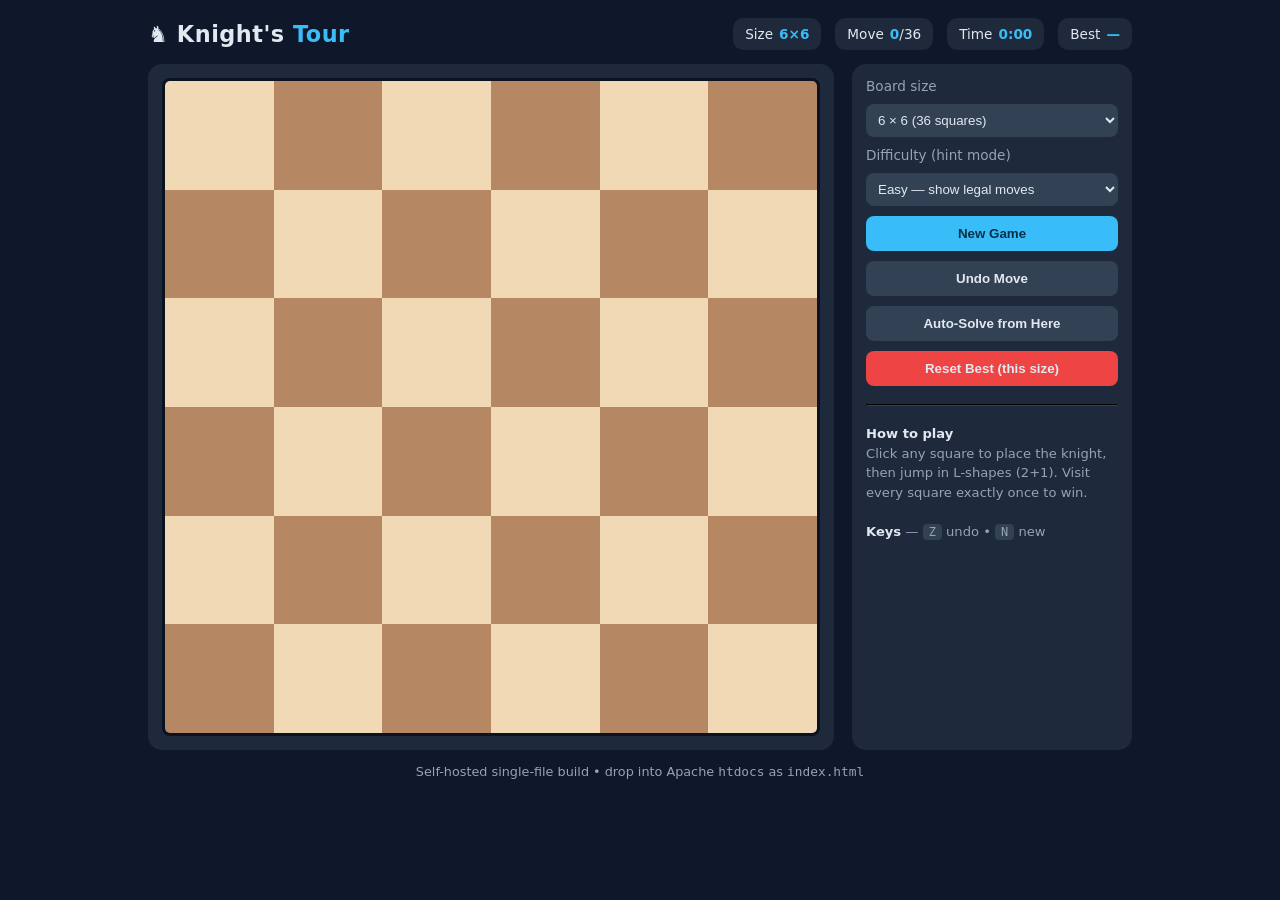
==== index.html @ eba708e3 "split monolithic HTML into index.html, style.css, app.js" ====
<!doctype html>
<html lang="en">
<head>
<meta charset="utf-8" />
<meta name="viewport" content="width=device-width,initial-scale=1" />
<title>Knight's Tour</title>
<link rel="stylesheet" href="style.css" />
</head>
<body>
<div class="wrap">
  <header>
    <h1>♞ Knight's <span>Tour</span></h1>
    <div class="stats">
      <div class="stat">Size<b id="sizeLbl">6×6</b></div>
      <div class="stat">Move<b id="moveNum">0</b>/<span id="totalLbl">36</span></div>
      <div class="stat">Time<b id="timer">0:00</b></div>
      <div class="stat">Best<b id="best">—</b></div>
    </div>
  </header>

  <main>
    <div class="boardWrap">
      <div id="board" class="board" aria-label="Chess board"></div>
    </div>
    <aside>
      <label for="size">Board size</label>
      <select id="size">
        <option value="5">5 × 5  (25 squares)</option>
        <option value="6" selected>6 × 6  (36 squares)</option>
        <option value="7">7 × 7  (49 squares)</option>
        <option value="8">8 × 8  (64 squares)</option>
        <option value="9">9 × 9  (81 squares)</option>
        <option value="10">10 × 10 (100 squares)</option>
        <option value="10">11 × 11 (121 squares)</option>
        <option value="10">12 × 12 (144 squares)</option>
      </select>

      <label for="mode">Difficulty (hint mode)</label>
      <select id="mode">
        <option value="hints">Easy — show legal moves</option>
        <option value="warnsdorff">Medium — Warnsdorff order</option>
        <option value="none">Hard — no hints</option>
      </select>

      <button id="newBtn" class="primary">New Game</button>
      <button id="undoBtn">Undo Move</button>
      <button id="solveBtn">Auto-Solve from Here</button>
      <button id="resetBest" class="danger">Reset Best (this size)</button>
      <hr style="border-color:#334155;width:100%"/>
      <div style="font-size:.82rem;color:var(--muted);line-height:1.5">
        <b style="color:var(--ink)">How to play</b><br/>
        Click any square to place the knight, then jump in L-shapes (2+1).
        Visit every square exactly once to win.
        <br/><br/>
        <b style="color:var(--ink)">Keys</b> — <kbd>Z</kbd> undo • <kbd>N</kbd> new
      </div>
    </aside>
  </main>
  <footer>Self-hosted single-file build • drop into Apache <code>htdocs</code> as <code>index.html</code></footer>
</div>
<div id="toast" class="toast"></div>

<script src="app.js"></script>
</body>
</html>
---- style.css ----
:root{
  --bg:#0f172a; --panel:#1e293b; --ink:#e2e8f0; --muted:#94a3b8;
  --light:#f1d9b5; --dark:#b58863; --hint:#22c55e; --hintRing:rgba(34,197,94,.55);
  --visited:#64748b; --knight:#facc15; --danger:#ef4444; --accent:#38bdf8;
}
*{box-sizing:border-box}
html,body{margin:0;height:100%;background:var(--bg);color:var(--ink);
  font-family:system-ui,-apple-system,Segoe UI,Roboto,sans-serif}
.wrap{max-width:1020px;margin:0 auto;padding:18px}
header{display:flex;justify-content:space-between;align-items:center;flex-wrap:wrap;gap:12px}
h1{margin:0;font-size:1.4rem;letter-spacing:.5px}
h1 span{color:var(--accent)}
.stats{display:flex;gap:14px;flex-wrap:wrap}
.stat{background:var(--panel);padding:8px 12px;border-radius:10px;font-size:.85rem}
.stat b{color:var(--accent);margin-left:6px}
main{display:grid;grid-template-columns:1fr 280px;gap:18px;margin-top:14px}
@media (max-width:820px){ main{grid-template-columns:1fr} }
.boardWrap{background:var(--panel);padding:14px;border-radius:14px}
.board{display:grid;aspect-ratio:1/1;border:3px solid #0b1220;
  border-radius:8px;overflow:hidden;user-select:none;width:100%}
.cell{position:relative;display:flex;align-items:center;justify-content:center;
  cursor:pointer;transition:background .15s;aspect-ratio:1/1;min-width:0;min-height:0}
.cell.light{background:var(--light)} .cell.dark{background:var(--dark)}
.cell.visited::after{
  content:"";position:absolute;top:50%;left:50%;width:64%;aspect-ratio:1/1;
  transform:translate(-50%,-50%);border-radius:50%;
  background:rgba(15,23,42,.55);box-shadow:inset 0 0 0 2px rgba(255,255,255,.15);
  pointer-events:none;
}
.cell.visited .num{position:relative;z-index:2;color:#fff;font-weight:700;
  text-shadow:0 1px 2px #000}
.cell.hint{box-shadow:inset 0 0 0 4px var(--hintRing)}
.cell.hint::before{
  content:"";position:absolute;top:50%;left:50%;width:30%;aspect-ratio:1/1;
  transform:translate(-50%,-50%);border-radius:50%;
  background:var(--hint);opacity:.55;pointer-events:none;
}
.cell.knight{background:var(--knight)!important}
.cell .pc{line-height:1;filter:drop-shadow(0 2px 2px rgba(0,0,0,.4));position:relative;z-index:3}
aside{background:var(--panel);padding:14px;border-radius:14px;display:flex;
  flex-direction:column;gap:10px}
button{background:#334155;color:var(--ink);border:0;padding:10px 12px;
  border-radius:8px;cursor:pointer;font-weight:600;transition:background .15s}
button:hover{background:#475569}
button.primary{background:var(--accent);color:#082f49}
button.primary:hover{background:#7dd3fc}
button.danger{background:var(--danger)}
label{font-size:.85rem;color:var(--muted)}
select{background:#334155;color:var(--ink);border:0;padding:8px;border-radius:8px;width:100%}
.toast{position:fixed;left:50%;bottom:24px;transform:translateX(-50%) translateY(20px);
  background:var(--panel);padding:12px 18px;border-radius:10px;box-shadow:0 8px 30px rgba(0,0,0,.4);
  opacity:0;pointer-events:none;transition:.25s;border-left:4px solid var(--accent)}
.toast.show{opacity:1;transform:translateX(-50%) translateY(0)}
.toast.win{border-color:var(--hint)} .toast.lose{border-color:var(--danger)}
footer{margin-top:14px;color:var(--muted);font-size:.8rem;text-align:center}
kbd{background:#334155;padding:1px 6px;border-radius:4px;font-size:.75rem}
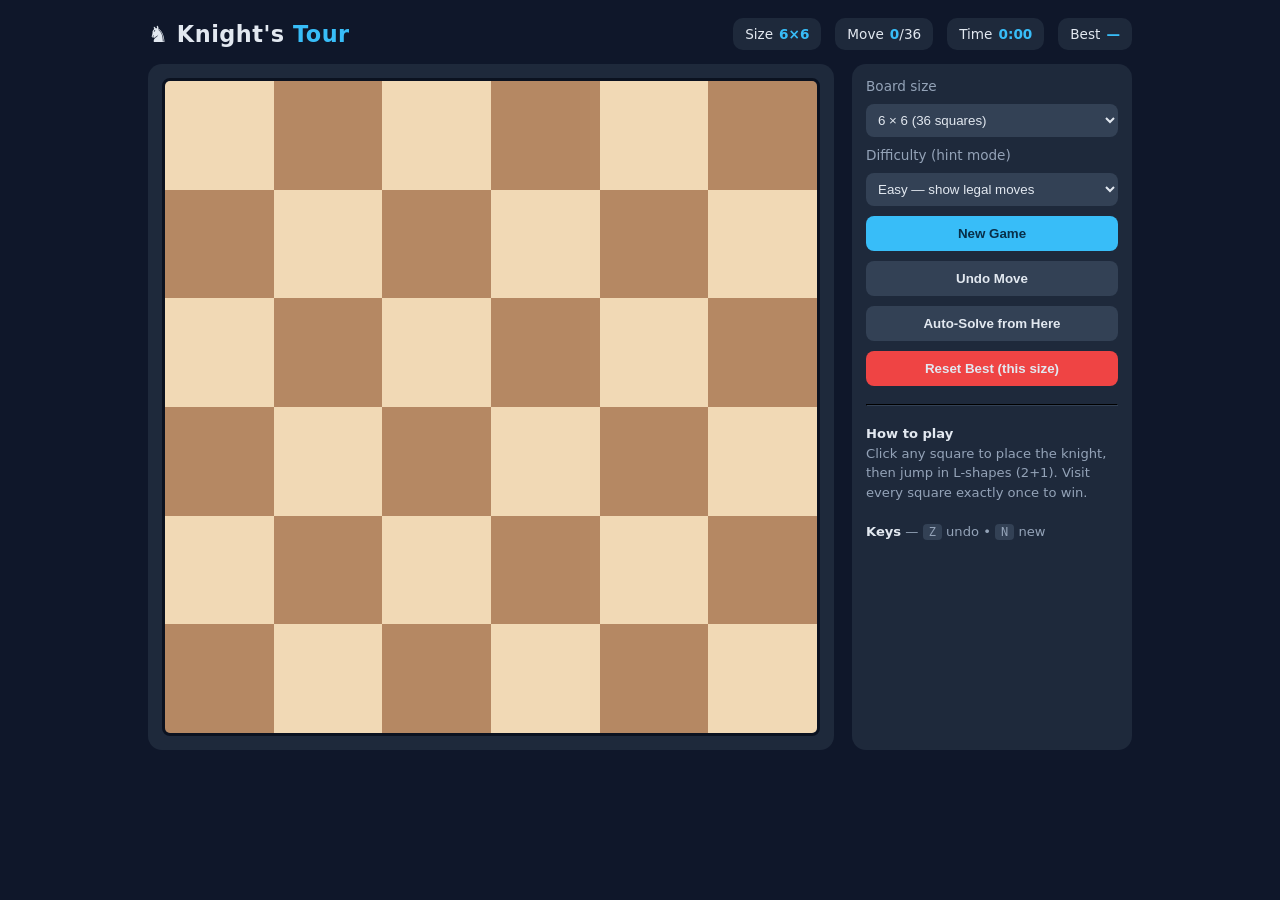
==== commit f63f65fa: "remove outdated footer text" ====
--- a/index.html
+++ b/index.html
@@ -56,7 +56,6 @@
       </div>
     </aside>
   </main>
-  <footer>Self-hosted single-file build • drop into Apache <code>htdocs</code> as <code>index.html</code></footer>
 </div>
 <div id="toast" class="toast"></div>
 
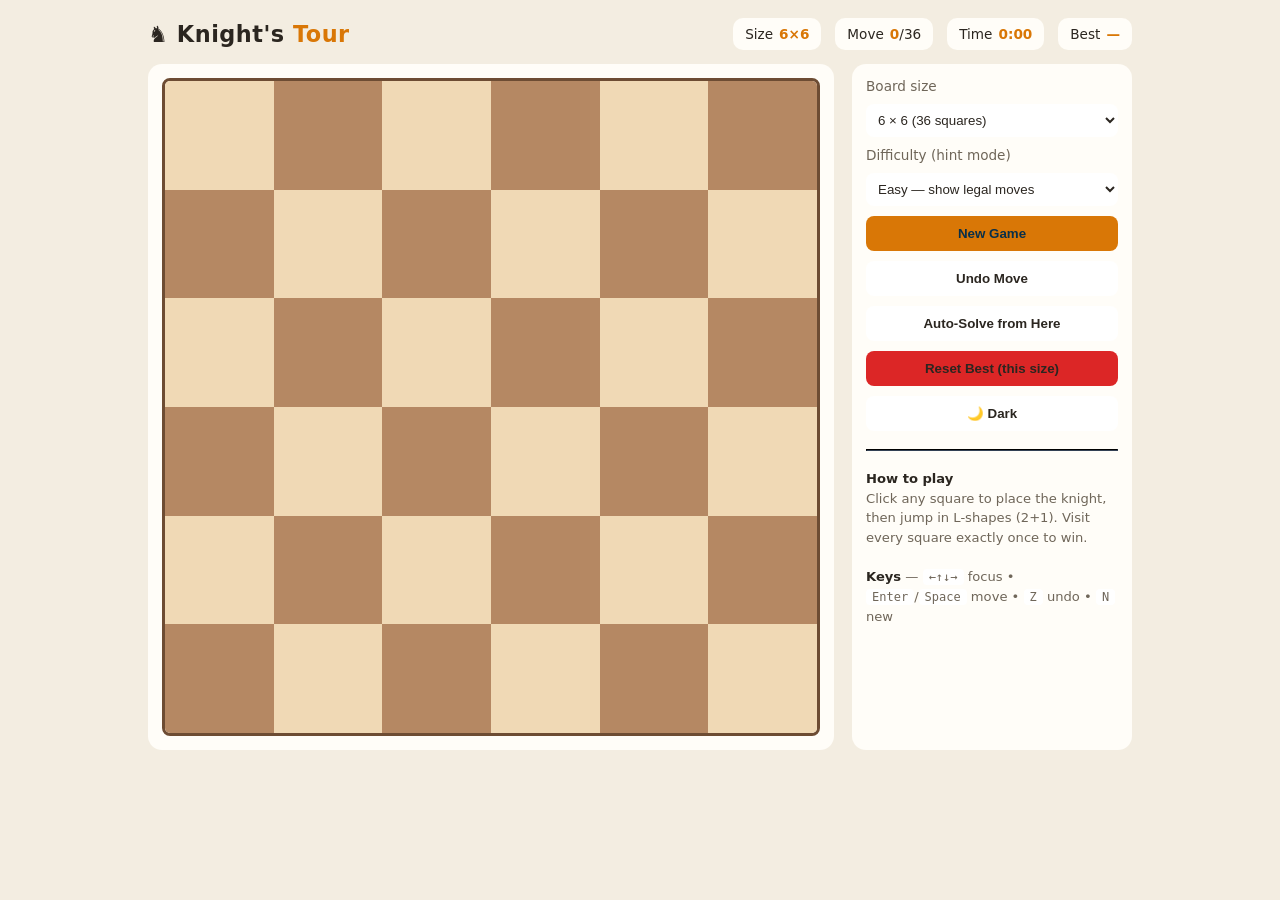
==== commit 6e750800: "Fix 11/12 board size options, add keyboard/screen-reader a11y, theme toggle with persistence, reduce" ====
--- a/index.html
+++ b/index.html
@@ -20,7 +20,7 @@
 
   <main>
     <div class="boardWrap">
-      <div id="board" class="board" aria-label="Chess board"></div>
+      <div id="board" class="board" role="group" aria-label="Chess board"></div>
     </div>
     <aside>
       <label for="size">Board size</label>
@@ -31,8 +31,8 @@
         <option value="8">8 × 8  (64 squares)</option>
         <option value="9">9 × 9  (81 squares)</option>
         <option value="10">10 × 10 (100 squares)</option>
-        <option value="10">11 × 11 (121 squares)</option>
-        <option value="10">12 × 12 (144 squares)</option>
+        <option value="11">11 × 11 (121 squares)</option>
+        <option value="12">12 × 12 (144 squares)</option>
       </select>
 
       <label for="mode">Difficulty (hint mode)</label>
@@ -46,18 +46,19 @@
       <button id="undoBtn">Undo Move</button>
       <button id="solveBtn">Auto-Solve from Here</button>
       <button id="resetBest" class="danger">Reset Best (this size)</button>
+      <button id="themeBtn">Toggle Theme</button>
       <hr style="border-color:#334155;width:100%"/>
       <div style="font-size:.82rem;color:var(--muted);line-height:1.5">
         <b style="color:var(--ink)">How to play</b><br/>
         Click any square to place the knight, then jump in L-shapes (2+1).
         Visit every square exactly once to win.
         <br/><br/>
-        <b style="color:var(--ink)">Keys</b> — <kbd>Z</kbd> undo • <kbd>N</kbd> new
+        <b style="color:var(--ink)">Keys</b> — <kbd>←↑↓→</kbd> focus • <kbd>Enter</kbd>/<kbd>Space</kbd> move • <kbd>Z</kbd> undo • <kbd>N</kbd> new
       </div>
     </aside>
   </main>
 </div>
-<div id="toast" class="toast"></div>
+<div id="toast" class="toast" aria-live="polite"></div>
 
 <script src="app.js"></script>
 </body>
--- a/style.css
+++ b/style.css
@@ -2,10 +2,18 @@
   --bg:#0f172a; --panel:#1e293b; --ink:#e2e8f0; --muted:#94a3b8;
   --light:#f1d9b5; --dark:#b58863; --hint:#22c55e; --hintRing:rgba(34,197,94,.55);
   --visited:#64748b; --knight:#facc15; --danger:#ef4444; --accent:#38bdf8;
+  --btn:#334155; --btnHover:#475569; --field:#334155; --frame:#0b1220;
+}
+:root[data-theme="light"]{
+  --bg:#f3ede1; --panel:#fffdf8; --ink:#2b2620; --muted:#6f6659;
+  --light:#f0d9b5; --dark:#b58863; --hint:#1c6b48; --hintRing:rgba(28,107,72,.55);
+  --visited:#8a7a63; --knight:#eab308; --danger:#dc2626; --accent:#d97706;
+  --btn:#ffffff; --btnHover:#f5efe3; --field:#ffffff; --frame:#6d4c33;
 }
 *{box-sizing:border-box}
 html,body{margin:0;height:100%;background:var(--bg);color:var(--ink);
-  font-family:system-ui,-apple-system,Segoe UI,Roboto,sans-serif}
+  font-family:system-ui,-apple-system,Segoe UI,Roboto,sans-serif;
+  transition:background-color .25s,color .25s}
 .wrap{max-width:1020px;margin:0 auto;padding:18px}
 header{display:flex;justify-content:space-between;align-items:center;flex-wrap:wrap;gap:12px}
 h1{margin:0;font-size:1.4rem;letter-spacing:.5px}
@@ -16,7 +24,7 @@
 main{display:grid;grid-template-columns:1fr 280px;gap:18px;margin-top:14px}
 @media (max-width:820px){ main{grid-template-columns:1fr} }
 .boardWrap{background:var(--panel);padding:14px;border-radius:14px}
-.board{display:grid;aspect-ratio:1/1;border:3px solid #0b1220;
+.board{display:grid;aspect-ratio:1/1;border:3px solid var(--frame);
   border-radius:8px;overflow:hidden;user-select:none;width:100%}
 .cell{position:relative;display:flex;align-items:center;justify-content:center;
   cursor:pointer;transition:background .15s;aspect-ratio:1/1;min-width:0;min-height:0}
@@ -39,18 +47,22 @@
 .cell .pc{line-height:1;filter:drop-shadow(0 2px 2px rgba(0,0,0,.4));position:relative;z-index:3}
 aside{background:var(--panel);padding:14px;border-radius:14px;display:flex;
   flex-direction:column;gap:10px}
-button{background:#334155;color:var(--ink);border:0;padding:10px 12px;
+button{background:var(--btn);color:var(--ink);border:0;padding:10px 12px;
   border-radius:8px;cursor:pointer;font-weight:600;transition:background .15s}
-button:hover{background:#475569}
+button:hover{background:var(--btnHover)}
 button.primary{background:var(--accent);color:#082f49}
-button.primary:hover{background:#7dd3fc}
+button.primary:hover{filter:brightness(1.1)}
 button.danger{background:var(--danger)}
 label{font-size:.85rem;color:var(--muted)}
-select{background:#334155;color:var(--ink);border:0;padding:8px;border-radius:8px;width:100%}
+select{background:var(--field);color:var(--ink);border:0;padding:8px;border-radius:8px;width:100%}
 .toast{position:fixed;left:50%;bottom:24px;transform:translateX(-50%) translateY(20px);
   background:var(--panel);padding:12px 18px;border-radius:10px;box-shadow:0 8px 30px rgba(0,0,0,.4);
   opacity:0;pointer-events:none;transition:.25s;border-left:4px solid var(--accent)}
 .toast.show{opacity:1;transform:translateX(-50%) translateY(0)}
 .toast.win{border-color:var(--hint)} .toast.lose{border-color:var(--danger)}
 footer{margin-top:14px;color:var(--muted);font-size:.8rem;text-align:center}
-kbd{background:#334155;padding:1px 6px;border-radius:4px;font-size:.75rem}
+kbd{background:var(--btn);padding:1px 6px;border-radius:4px;font-size:.75rem}
+.cell:focus-visible{outline:3px solid var(--accent);outline-offset:-3px}
+@media (prefers-reduced-motion: reduce){
+  *,*::before,*::after{animation-duration:.01ms!important;animation-iteration-count:1!important;transition-duration:.01ms!important}
+}
